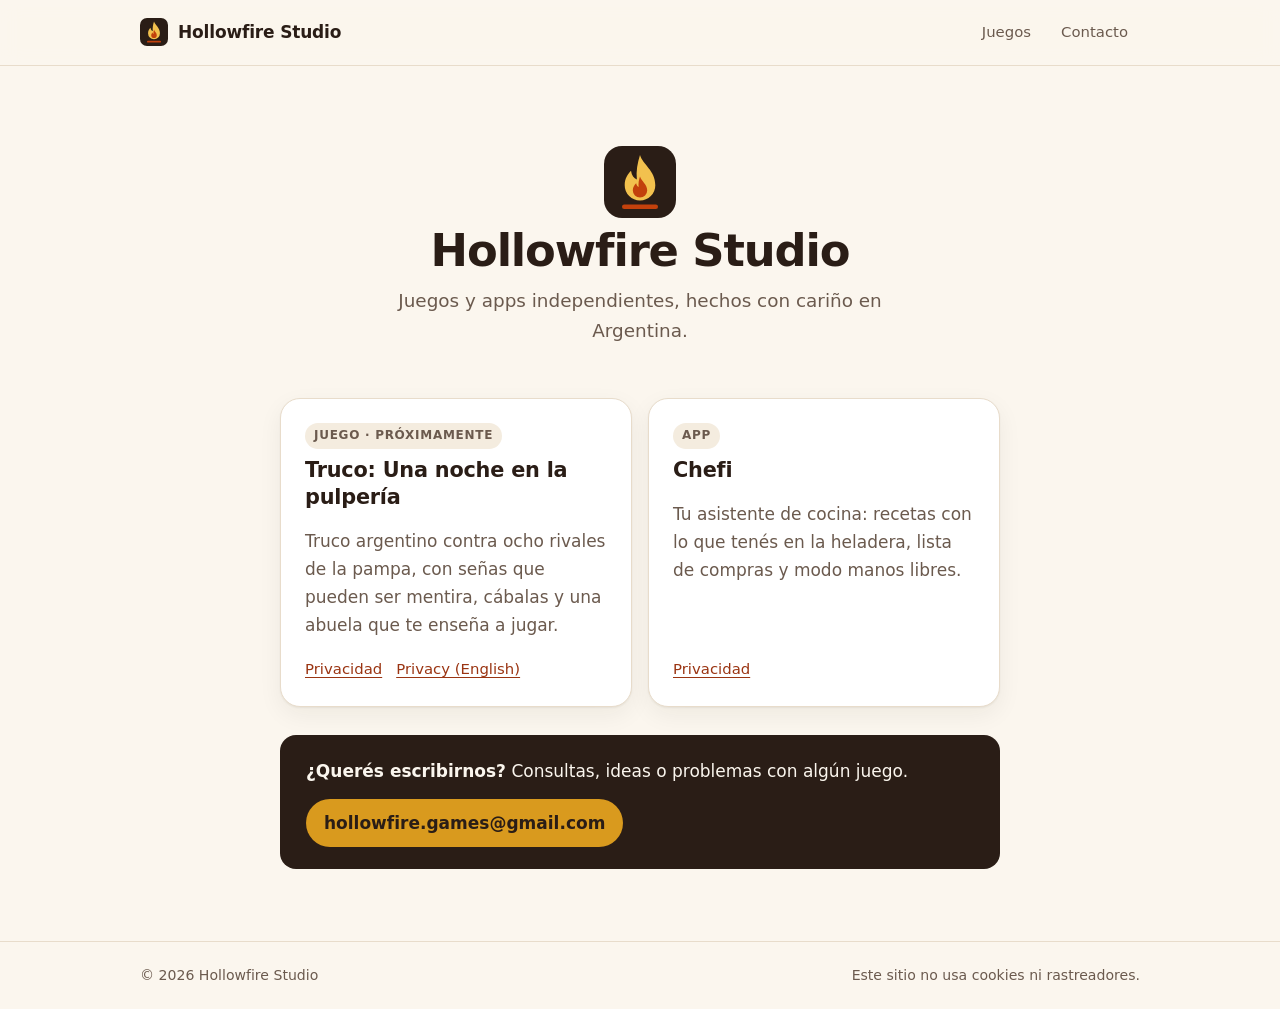
==== index.html @ 04c707eb "Sitio del estudio con las políticas de privacidad de Truco y Chefi" ====
<!doctype html>
<html lang="es">
<head>
<meta charset="utf-8">
<meta name="viewport" content="width=device-width, initial-scale=1">
<meta http-equiv="Content-Security-Policy" content="default-src 'none'; style-src 'self'; img-src 'self'; base-uri 'none'; form-action 'none'">
<meta name="referrer" content="no-referrer">
<meta name="description" content="Hollowfire Studio: juegos y apps independientes hechos en Argentina.">
<title>Hollowfire Studio</title>
<link rel="icon" href="assets/favicon.svg" type="image/svg+xml">
<link rel="stylesheet" href="assets/site.css">
</head>
<body>
<a class="skip" href="#contenido">Saltar al contenido</a>

<header class="site-header">
  <div class="inner">
    <a class="brand" href="./" aria-current="page">
      <svg viewBox="0 0 32 32" aria-hidden="true"><rect width="32" height="32" rx="8" fill="#2a1d16"/><path d="M16 4c1.2 4.2 6.8 6.9 6.8 13.4A6.8 6.8 0 0 1 16 24.2a6.8 6.8 0 0 1-6.8-6.8c0-3 1.4-4.9 2.8-6.4.3 2.1 1.3 3.4 2.6 3.9C14.2 11.3 14.9 7.4 16 4z" fill="#f2c14e"/><path d="M16 13.5c.6 2.1 3.2 3.4 3.2 6.2a3.2 3.2 0 0 1-6.4 0c0-1.5.8-2.5 1.5-3.2.2 1 .6 1.5 1.1 1.7-.2-1.6.1-3.3.6-4.7z" fill="#c2410c"/><rect x="8" y="26" width="16" height="2" rx="1" fill="#c2410c"/></svg>
      Hollowfire Studio
    </a>
    <nav class="site-nav" aria-label="Principal">
      <a href="#juegos">Juegos</a>
      <a href="#contacto">Contacto</a>
    </nav>
  </div>
</header>

<main id="contenido">
  <div class="hero">
    <svg class="logo" viewBox="0 0 32 32" aria-hidden="true"><rect width="32" height="32" rx="8" fill="#2a1d16"/><path d="M16 4c1.2 4.2 6.8 6.9 6.8 13.4A6.8 6.8 0 0 1 16 24.2a6.8 6.8 0 0 1-6.8-6.8c0-3 1.4-4.9 2.8-6.4.3 2.1 1.3 3.4 2.6 3.9C14.2 11.3 14.9 7.4 16 4z" fill="#f2c14e"/><path d="M16 13.5c.6 2.1 3.2 3.4 3.2 6.2a3.2 3.2 0 0 1-6.4 0c0-1.5.8-2.5 1.5-3.2.2 1 .6 1.5 1.1 1.7-.2-1.6.1-3.3.6-4.7z" fill="#c2410c"/><rect x="8" y="26" width="16" height="2" rx="1" fill="#c2410c"/></svg>
    <h1>Hollowfire Studio</h1>
    <p class="lead">Juegos y apps independientes, hechos con cariño en Argentina.</p>
  </div>

  <section class="games" id="juegos" aria-label="Juegos y apps">
    <article class="game">
      <span class="badge">Juego · Próximamente</span>
      <h2>Truco: Una noche en la pulpería</h2>
      <p>Truco argentino contra ocho rivales de la pampa, con señas que pueden ser mentira, cábalas y una abuela que te enseña a jugar.</p>
      <div class="links">
        <a href="truco/privacidad.html">Privacidad</a>
        <a href="truco/privacy.html" hreflang="en" lang="en">Privacy (English)</a>
      </div>
    </article>
    <article class="game">
      <span class="badge">App</span>
      <h2>Chefi</h2>
      <p>Tu asistente de cocina: recetas con lo que tenés en la heladera, lista de compras y modo manos libres.</p>
      <div class="links">
        <a href="chefi/privacidad.html">Privacidad</a>
      </div>
    </article>
  </section>

  <div class="contact" id="contacto">
    <p><strong>¿Querés escribirnos?</strong> Consultas, ideas o problemas con algún juego.</p>
    <a class="button" href="mailto:hollowfire.games@gmail.com">hollowfire.games@gmail.com</a>
  </div>
</main>

<footer class="site-footer">
  <div class="inner">
    <span>© 2026 Hollowfire Studio</span>
    <span>Este sitio no usa cookies ni rastreadores.</span>
  </div>
</footer>
</body>
</html>
---- assets/site.css ----
/* Hollowfire Studio — estilos del sitio. Sin fuentes ni recursos externos. */

:root {
  --bg: #fbf6ee;
  --bg-soft: #f4ecdf;
  --card: #ffffff;
  --ink: #2a1d16;
  --ink-soft: #6b5a4e;
  --line: #e8dccb;
  --accent: #c2410c;
  --accent-ink: #9a3412;
  --accent-soft: #fde8d8;
  --gold: #d99a1e;
  --ok: #3f7a3a;
  --ok-soft: #e3f1e0;
  --shadow: 0 1px 2px rgba(42, 29, 22, .06), 0 8px 24px rgba(42, 29, 22, .06);
  --radius: 16px;
  --max: 760px;
  color-scheme: light;
}

@media (prefers-color-scheme: dark) {
  :root {
    --bg: #15100d;
    --bg-soft: #1d1612;
    --card: #211915;
    --ink: #f3e9dc;
    --ink-soft: #b9a798;
    --line: #34281f;
    --accent: #fb8c4a;
    --accent-ink: #fdba8c;
    --accent-soft: #3a2116;
    --gold: #f2c14e;
    --ok: #8fd18a;
    --ok-soft: #1f2e1d;
    --shadow: 0 1px 2px rgba(0, 0, 0, .3), 0 10px 30px rgba(0, 0, 0, .35);
    color-scheme: dark;
  }
}

*, *::before, *::after { box-sizing: border-box; }

html { -webkit-text-size-adjust: 100%; }

body {
  overflow-x: hidden;
  margin: 0;
  background: var(--bg);
  color: var(--ink);
  font: 17px/1.65 ui-sans-serif, system-ui, -apple-system, "Segoe UI", Roboto, "Helvetica Neue", Arial, sans-serif;
  -webkit-font-smoothing: antialiased;
}

a { color: var(--accent-ink); text-underline-offset: 3px; }
a:hover { color: var(--accent); }
:focus-visible { outline: 3px solid var(--gold); outline-offset: 3px; border-radius: 6px; }

.skip {
  position: absolute; left: -999px; top: 8px;
  background: var(--card); padding: 8px 14px; border-radius: 8px; z-index: 10;
}
.skip:focus { left: 16px; }

/* ── Encabezado ─────────────────────────────────────────── */

.site-header {
  position: sticky; top: 0; z-index: 5;
  background: color-mix(in srgb, var(--bg) 86%, transparent);
  backdrop-filter: saturate(1.4) blur(10px);
  -webkit-backdrop-filter: saturate(1.4) blur(10px);
  border-bottom: 1px solid var(--line);
}
.site-header .inner {
  max-width: 1040px; margin: 0 auto; padding: 14px 20px;
  display: flex; align-items: center; justify-content: space-between; gap: 16px;
}
.brand {
  display: inline-flex; align-items: center; gap: 10px;
  color: var(--ink); text-decoration: none; font-weight: 700; letter-spacing: -.01em;
}
.brand svg { width: 28px; height: 28px; flex: none; }
.site-nav { display: flex; gap: 6px; flex-wrap: wrap; }
.site-nav a {
  color: var(--ink-soft); text-decoration: none; font-size: .93rem;
  padding: 6px 12px; border-radius: 999px;
}
.site-nav a:hover, .site-nav a[aria-current="page"] { background: var(--bg-soft); color: var(--ink); }

/* ── Contenido ─────────────────────────────────────────── */

main { max-width: var(--max); margin: 0 auto; padding: 40px 20px 72px; }

.eyebrow {
  display: inline-block; font-size: .8rem; font-weight: 700; letter-spacing: .08em; text-transform: uppercase;
  color: var(--accent-ink); background: var(--accent-soft); padding: 4px 10px; border-radius: 999px;
}

h1 {
  overflow-wrap: break-word;
  font-size: clamp(2rem, 5vw, 2.8rem); line-height: 1.12; letter-spacing: -.025em;
  margin: 14px 0 10px;
}
h2 { font-size: 1.3rem; line-height: 1.3; letter-spacing: -.01em; margin: 0 0 8px; }
h3 { font-size: 1.05rem; margin: 0 0 4px; }

.lead { font-size: 1.15rem; color: var(--ink-soft); margin: 0 0 6px; }
.meta { font-size: .92rem; color: var(--ink-soft); display: flex; flex-wrap: wrap; gap: 6px 16px; margin-top: 14px; }

.lang-switch {
  display: inline-flex; border: 1px solid var(--line); border-radius: 999px; overflow: hidden; font-size: .88rem;
}
.lang-switch a, .lang-switch span { padding: 4px 12px; text-decoration: none; color: var(--ink-soft); }
.lang-switch span { background: var(--ink); color: var(--bg); font-weight: 600; }

/* Resumen: tarjetitas con íconos */
.summary {
  display: grid; grid-template-columns: repeat(auto-fit, minmax(160px, 1fr)); gap: 12px;
  margin: 32px 0 8px; padding: 0; list-style: none;
}
.summary li {
  background: var(--card); border: 1px solid var(--line); border-radius: 14px; padding: 16px;
  box-shadow: var(--shadow);
}
.summary svg { width: 26px; height: 26px; color: var(--ok); display: block; margin-bottom: 8px; }
.summary strong { display: block; font-size: .98rem; }
.summary span { font-size: .88rem; color: var(--ink-soft); }

.note {
  margin: 28px 0; padding: 18px 20px; border-radius: var(--radius);
  background: var(--ok-soft); border: 1px solid color-mix(in srgb, var(--ok) 25%, transparent);
}
.note p { margin: 0; }

.section {
  background: var(--card); border: 1px solid var(--line); border-radius: var(--radius);
  padding: 24px 26px; margin: 16px 0; box-shadow: var(--shadow);
}
.section p { margin: 0 0 10px; }
.section p:last-child, .section ul:last-child { margin-bottom: 0; }
.section ul { margin: 6px 0 10px; padding-left: 1.2em; }
.section li { margin: 4px 0; }
.section h2 { display: flex; align-items: center; gap: 10px; }
.section h2 .num {
  flex: none; width: 28px; height: 28px; border-radius: 8px; display: grid; place-items: center;
  font-size: .85rem; font-weight: 700; background: var(--accent-soft); color: var(--accent-ink);
}

kbd, .path {
  overflow-wrap: anywhere;
  font: .88em ui-monospace, SFMono-Regular, Menlo, Consolas, monospace;
  background: var(--bg-soft); border: 1px solid var(--line); border-radius: 6px; padding: 1px 6px;
}

.contact {
  display: flex; align-items: center; justify-content: space-between; flex-wrap: wrap; gap: 14px;
  margin-top: 28px; padding: 22px 26px; border-radius: var(--radius);
  background: var(--ink); color: var(--bg);
}
.contact p { margin: 0; }
.contact a.button {
  background: var(--gold); color: #2a1d16; text-decoration: none; font-weight: 700;
  padding: 10px 18px; border-radius: 999px;
}
.contact a.button:hover { filter: brightness(1.06); }

/* ── Portada del estudio ───────────────────────────────── */

.hero { text-align: center; padding: 40px 0 16px; }
.hero .logo { width: 72px; height: 72px; margin: 0 auto 6px; display: block; }
.hero h1 { margin-top: 8px; }
.hero .lead { max-width: 520px; margin: 0 auto; }

.games { display: grid; gap: 16px; margin-top: 36px; }
@media (min-width: 640px) { .games { grid-template-columns: 1fr 1fr; } }
.game {
  display: flex; flex-direction: column; gap: 8px;
  background: var(--card); border: 1px solid var(--line); border-radius: 20px; padding: 24px;
  box-shadow: var(--shadow);
}
.game .badge {
  align-self: flex-start; font-size: .75rem; font-weight: 700; letter-spacing: .06em; text-transform: uppercase;
  padding: 3px 9px; border-radius: 999px; background: var(--bg-soft); color: var(--ink-soft);
}
.game p { margin: 0; color: var(--ink-soft); }
.game .links { margin-top: auto; padding-top: 10px; display: flex; gap: 14px; flex-wrap: wrap; font-size: .93rem; }

/* ── Pie ───────────────────────────────────────────────── */

.site-footer {
  border-top: 1px solid var(--line); color: var(--ink-soft); font-size: .88rem;
}
.site-footer .inner {
  max-width: 1040px; margin: 0 auto; padding: 22px 20px;
  display: flex; justify-content: space-between; flex-wrap: wrap; gap: 10px;
}
.site-footer a { color: var(--ink-soft); }

@media (max-width: 520px) {
  body { font-size: 16px; }
  .section { padding: 20px; }
  .site-header .inner { padding: 12px 16px; }
}

@media print {
  .site-header, .site-footer, .skip, .contact a.button { display: none; }
  .section, .summary li { box-shadow: none; break-inside: avoid; }
  body { background: #fff; color: #000; }
}
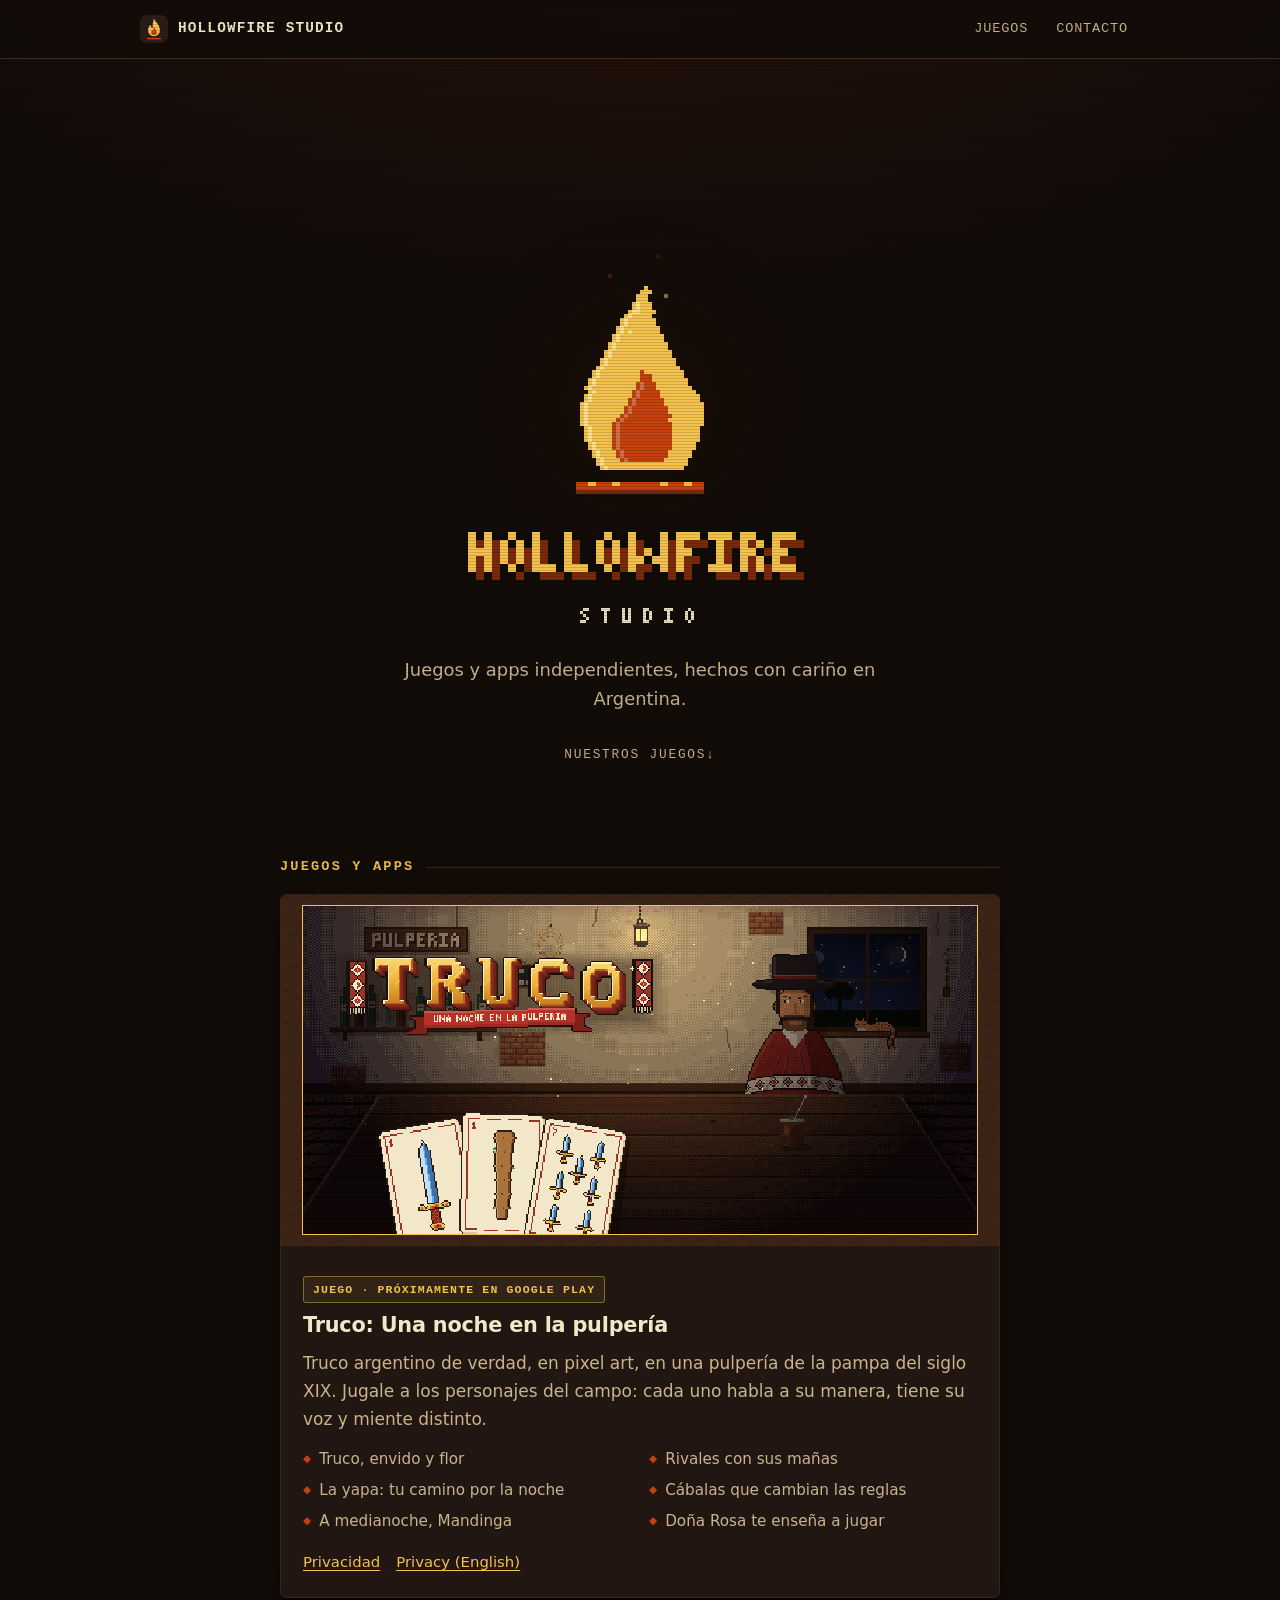
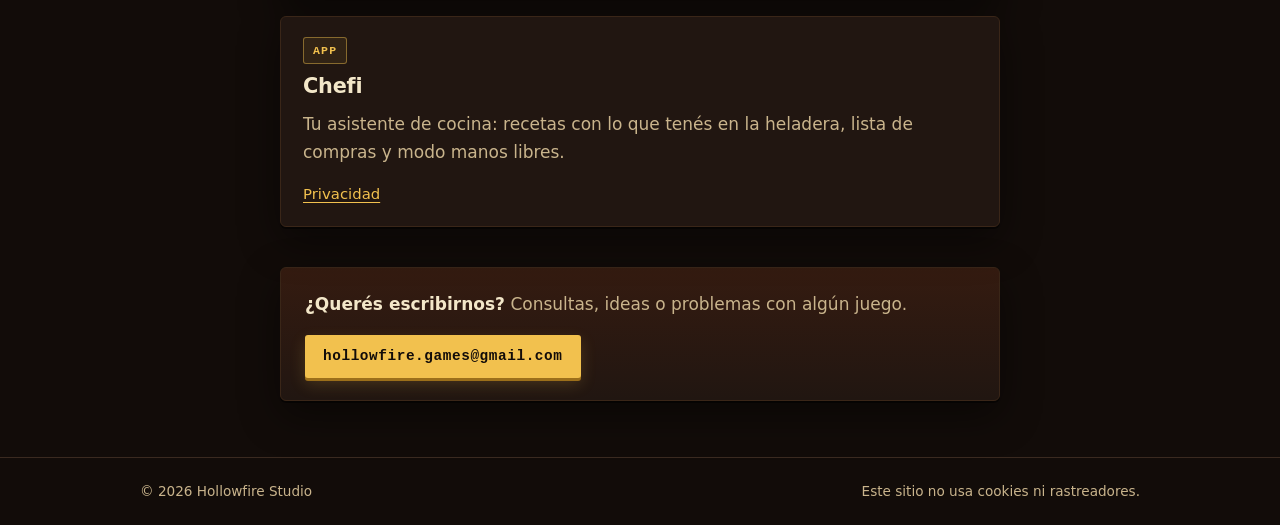
==== commit 5fa8221a: "Sitio con la estética de la presentación del estudio: portada oscura con la llama pixel que se encie" ====
--- a/index.html
+++ b/index.html
@@ -6,6 +6,7 @@
 <meta http-equiv="Content-Security-Policy" content="default-src 'none'; style-src 'self'; img-src 'self'; base-uri 'none'; form-action 'none'">
 <meta name="referrer" content="no-referrer">
 <meta name="description" content="Hollowfire Studio: juegos y apps independientes hechos en Argentina.">
+<meta name="theme-color" content="#120c09">
 <title>Hollowfire Studio</title>
 <link rel="icon" href="assets/favicon.svg" type="image/svg+xml">
 <link rel="stylesheet" href="assets/site.css">
@@ -28,19 +29,39 @@
 
 <main id="contenido">
   <div class="hero">
-    <svg class="logo" viewBox="0 0 32 32" aria-hidden="true"><rect width="32" height="32" rx="8" fill="#2a1d16"/><path d="M16 4c1.2 4.2 6.8 6.9 6.8 13.4A6.8 6.8 0 0 1 16 24.2a6.8 6.8 0 0 1-6.8-6.8c0-3 1.4-4.9 2.8-6.4.3 2.1 1.3 3.4 2.6 3.9C14.2 11.3 14.9 7.4 16 4z" fill="#f2c14e"/><path d="M16 13.5c.6 2.1 3.2 3.4 3.2 6.2a3.2 3.2 0 0 1-6.4 0c0-1.5.8-2.5 1.5-3.2.2 1 .6 1.5 1.1 1.7-.2-1.6.1-3.3.6-4.7z" fill="#c2410c"/><rect x="8" y="26" width="16" height="2" rx="1" fill="#c2410c"/></svg>
-    <h1>Hollowfire Studio</h1>
+    <div class="flame" aria-hidden="true">
+      <span class="ignite"></span>
+      <span class="loop"></span>
+      <i></i><i></i><i></i><i></i><i></i><i></i>
+    </div>
+    <h1 class="wordmark">
+      <img class="title" src="assets/title.png" alt="Hollowfire" width="43" height="7">
+      <img class="studio" src="assets/studio.png" alt="Studio" width="40" height="7">
+    </h1>
     <p class="lead">Juegos y apps independientes, hechos con cariño en Argentina.</p>
+    <a class="scroll" href="#juegos">Nuestros juegos</a>
   </div>
 
-  <section class="games" id="juegos" aria-label="Juegos y apps">
-    <article class="game">
-      <span class="badge">Juego · Próximamente</span>
-      <h2>Truco: Una noche en la pulpería</h2>
-      <p>Truco argentino contra ocho rivales de la pampa, con señas que pueden ser mentira, cábalas y una abuela que te enseña a jugar.</p>
-      <div class="links">
-        <a href="truco/privacidad.html">Privacidad</a>
-        <a href="truco/privacy.html" hreflang="en" lang="en">Privacy (English)</a>
+  <h2 class="section-title" id="juegos">Juegos y apps</h2>
+  <section class="games" aria-label="Juegos y apps">
+    <article class="game featured">
+      <img class="art" src="assets/truco.png" alt="Truco: Una noche en la pulpería. Un gaucho sentado a la mesa de una pulpería, con cartas españolas." width="1024" height="500">
+      <div class="body">
+        <span class="badge">Juego · Próximamente en Google Play</span>
+        <h2>Truco: Una noche en la pulpería</h2>
+        <p>Truco argentino de verdad, en pixel art, en una pulpería de la pampa del siglo XIX. Jugale a los personajes del campo: cada uno habla a su manera, tiene su voz y miente distinto.</p>
+        <ul class="features">
+          <li>Truco, envido y flor</li>
+          <li>Rivales con sus mañas</li>
+          <li>La yapa: tu camino por la noche</li>
+          <li>Cábalas que cambian las reglas</li>
+          <li>A medianoche, Mandinga</li>
+          <li>Doña Rosa te enseña a jugar</li>
+        </ul>
+        <div class="links">
+          <a href="truco/privacidad.html">Privacidad</a>
+          <a href="truco/privacy.html" hreflang="en" lang="en">Privacy (English)</a>
+        </div>
       </div>
     </article>
     <article class="game">
--- a/assets/site.css
+++ b/assets/site.css
@@ -1,208 +1,301 @@
-/* Hollowfire Studio — estilos del sitio. Sin fuentes ni recursos externos. */
+/* Hollowfire Studio — estilos del sitio. Sin fuentes ni recursos externos,
+   sin JavaScript: las animaciones son de CSS. La estética es la de la
+   presentación del estudio en el juego: fondo oscuro, la llama en pixel art,
+   brasas, dorado y un toque de tele vieja. */
 
 :root {
-  --bg: #fbf6ee;
-  --bg-soft: #f4ecdf;
-  --card: #ffffff;
-  --ink: #2a1d16;
-  --ink-soft: #6b5a4e;
-  --line: #e8dccb;
-  --accent: #c2410c;
-  --accent-ink: #9a3412;
-  --accent-soft: #fde8d8;
-  --gold: #d99a1e;
-  --ok: #3f7a3a;
-  --ok-soft: #e3f1e0;
-  --shadow: 0 1px 2px rgba(42, 29, 22, .06), 0 8px 24px rgba(42, 29, 22, .06);
-  --radius: 16px;
+  --bg: #120c09;
+  --bg-soft: #1a120d;
+  --card: #211611;
+  --card-edge: #3a2618;
+  --ink: #f3e7c9;
+  --ink-soft: #c9b48c;
+  --line: #3a2a20;
+  --gold: #f2c14e;
+  --gold-light: #ffe08a;
+  --ember: #c2410c;
+  --ember-dark: #7a2a0a;
+  --ok: #8fd18a;
+  --ok-soft: #1f2e1d;
+  --shadow: 0 2px 0 rgba(0, 0, 0, .5), 0 14px 40px rgba(0, 0, 0, .45);
+  --radius: 6px;
   --max: 760px;
-  color-scheme: light;
-}
-
-@media (prefers-color-scheme: dark) {
-  :root {
-    --bg: #15100d;
-    --bg-soft: #1d1612;
-    --card: #211915;
-    --ink: #f3e9dc;
-    --ink-soft: #b9a798;
-    --line: #34281f;
-    --accent: #fb8c4a;
-    --accent-ink: #fdba8c;
-    --accent-soft: #3a2116;
-    --gold: #f2c14e;
-    --ok: #8fd18a;
-    --ok-soft: #1f2e1d;
-    --shadow: 0 1px 2px rgba(0, 0, 0, .3), 0 10px 30px rgba(0, 0, 0, .35);
-    color-scheme: dark;
-  }
+  --pixel: ui-monospace, "Cascadia Mono", "SFMono-Regular", Menlo, Consolas, monospace;
+  color-scheme: dark;
 }
 
 *, *::before, *::after { box-sizing: border-box; }
 
-html { -webkit-text-size-adjust: 100%; }
+html { -webkit-text-size-adjust: 100%; background: var(--bg); overflow-x: hidden; }
 
 body {
   overflow-x: hidden;
   margin: 0;
-  background: var(--bg);
+  background:
+    radial-gradient(1200px 700px at 50% -10%, rgba(194, 65, 12, .16), transparent 70%),
+    var(--bg);
   color: var(--ink);
   font: 17px/1.65 ui-sans-serif, system-ui, -apple-system, "Segoe UI", Roboto, "Helvetica Neue", Arial, sans-serif;
   -webkit-font-smoothing: antialiased;
 }
 
-a { color: var(--accent-ink); text-underline-offset: 3px; }
-a:hover { color: var(--accent); }
-:focus-visible { outline: 3px solid var(--gold); outline-offset: 3px; border-radius: 6px; }
+/* Las líneas de la tele vieja, muy suaves, sobre todo el sitio. */
+body::after {
+  content: "";
+  position: fixed; inset: 0; z-index: 50;
+  pointer-events: none;
+  background: repeating-linear-gradient(to bottom, rgba(0, 0, 0, .14) 0 1px, transparent 1px 3px);
+  mix-blend-mode: multiply;
+}
+
+a { color: var(--gold); text-underline-offset: 3px; }
+a:hover { color: var(--gold-light); }
+:focus-visible { outline: 3px solid var(--gold); outline-offset: 3px; border-radius: 4px; }
 
 .skip {
   position: absolute; left: -999px; top: 8px;
-  background: var(--card); padding: 8px 14px; border-radius: 8px; z-index: 10;
+  background: var(--card); color: var(--ink); padding: 8px 14px; border-radius: 4px; z-index: 60;
 }
 .skip:focus { left: 16px; }
 
 /* ── Encabezado ─────────────────────────────────────────── */
 
 .site-header {
-  position: sticky; top: 0; z-index: 5;
-  background: color-mix(in srgb, var(--bg) 86%, transparent);
-  backdrop-filter: saturate(1.4) blur(10px);
-  -webkit-backdrop-filter: saturate(1.4) blur(10px);
+  position: sticky; top: 0; z-index: 20;
+  background: rgba(18, 12, 9, .82);
+  backdrop-filter: blur(10px);
+  -webkit-backdrop-filter: blur(10px);
   border-bottom: 1px solid var(--line);
 }
 .site-header .inner {
-  max-width: 1040px; margin: 0 auto; padding: 14px 20px;
+  max-width: 1040px; margin: 0 auto; padding: 12px 20px;
   display: flex; align-items: center; justify-content: space-between; gap: 16px;
 }
 .brand {
   display: inline-flex; align-items: center; gap: 10px;
-  color: var(--ink); text-decoration: none; font-weight: 700; letter-spacing: -.01em;
-}
+  color: var(--ink); text-decoration: none; font-family: var(--pixel); font-weight: 700;
+  letter-spacing: .08em; text-transform: uppercase; font-size: .9rem;
+}
+.brand:hover { color: var(--gold); }
 .brand svg { width: 28px; height: 28px; flex: none; }
-.site-nav { display: flex; gap: 6px; flex-wrap: wrap; }
+.site-nav { display: flex; gap: 4px; flex-wrap: wrap; }
 .site-nav a {
-  color: var(--ink-soft); text-decoration: none; font-size: .93rem;
-  padding: 6px 12px; border-radius: 999px;
-}
-.site-nav a:hover, .site-nav a[aria-current="page"] { background: var(--bg-soft); color: var(--ink); }
+  color: var(--ink-soft); text-decoration: none; font-family: var(--pixel); font-size: .85rem;
+  letter-spacing: .06em; text-transform: uppercase; padding: 6px 12px; border-radius: 4px;
+}
+.site-nav a:hover, .site-nav a[aria-current="page"] { background: var(--card); color: var(--gold); }
 
 /* ── Contenido ─────────────────────────────────────────── */
 
-main { max-width: var(--max); margin: 0 auto; padding: 40px 20px 72px; }
+main { max-width: var(--max); margin: 0 auto; padding: 32px 20px 56px; }
+
+h1, h2, h3 { line-height: 1.25; letter-spacing: -.01em; }
+h1 { font-size: clamp(1.8rem, 4.5vw, 2.5rem); margin: 6px 0 10px; }
+h2 { font-size: 1.3rem; margin: 0 0 10px; color: var(--ink); }
 
 .eyebrow {
-  display: inline-block; font-size: .8rem; font-weight: 700; letter-spacing: .08em; text-transform: uppercase;
-  color: var(--accent-ink); background: var(--accent-soft); padding: 4px 10px; border-radius: 999px;
-}
-
-h1 {
-  overflow-wrap: break-word;
-  font-size: clamp(2rem, 5vw, 2.8rem); line-height: 1.12; letter-spacing: -.025em;
-  margin: 14px 0 10px;
-}
-h2 { font-size: 1.3rem; line-height: 1.3; letter-spacing: -.01em; margin: 0 0 8px; }
-h3 { font-size: 1.05rem; margin: 0 0 4px; }
-
-.lead { font-size: 1.15rem; color: var(--ink-soft); margin: 0 0 6px; }
-.meta { font-size: .92rem; color: var(--ink-soft); display: flex; flex-wrap: wrap; gap: 6px 16px; margin-top: 14px; }
+  display: inline-block; font-family: var(--pixel); font-size: .78rem; font-weight: 700;
+  letter-spacing: .12em; text-transform: uppercase; color: #fb8c4a;
+  background: rgba(194, 65, 12, .14); border: 1px solid rgba(194, 65, 12, .4);
+  padding: 4px 10px; border-radius: 3px;
+}
+.lead { font-size: 1.12rem; color: var(--ink-soft); margin: 0 0 6px; }
+.meta { font-size: .9rem; color: var(--ink-soft); display: flex; flex-wrap: wrap; gap: 6px 16px; margin-top: 14px; }
 
 .lang-switch {
-  display: inline-flex; border: 1px solid var(--line); border-radius: 999px; overflow: hidden; font-size: .88rem;
+  display: inline-flex; margin-top: 14px; border: 1px solid var(--line); border-radius: 4px;
+  overflow: hidden; font-family: var(--pixel); font-size: .85rem;
 }
 .lang-switch a, .lang-switch span { padding: 4px 12px; text-decoration: none; color: var(--ink-soft); }
-.lang-switch span { background: var(--ink); color: var(--bg); font-weight: 600; }
-
-/* Resumen: tarjetitas con íconos */
+.lang-switch span { background: var(--gold); color: var(--bg); font-weight: 700; }
+
+/* Resumen: tarjetitas con íconos. */
 .summary {
-  display: grid; grid-template-columns: repeat(auto-fit, minmax(160px, 1fr)); gap: 12px;
-  margin: 32px 0 8px; padding: 0; list-style: none;
+  list-style: none; padding: 0; margin: 26px 0 0;
+  display: grid; gap: 12px; grid-template-columns: repeat(auto-fit, minmax(160px, 1fr));
 }
 .summary li {
-  background: var(--card); border: 1px solid var(--line); border-radius: 14px; padding: 16px;
-  box-shadow: var(--shadow);
+  background: var(--card); border: 1px solid var(--card-edge); border-radius: var(--radius);
+  padding: 14px 16px; box-shadow: var(--shadow);
 }
 .summary svg { width: 26px; height: 26px; color: var(--ok); display: block; margin-bottom: 8px; }
 .summary strong { display: block; font-size: .98rem; }
 .summary span { font-size: .88rem; color: var(--ink-soft); }
 
 .note {
-  margin: 28px 0; padding: 18px 20px; border-radius: var(--radius);
-  background: var(--ok-soft); border: 1px solid color-mix(in srgb, var(--ok) 25%, transparent);
+  margin: 22px 0 0; padding: 14px 18px; border-left: 3px solid var(--gold);
+  background: var(--card); border-radius: 0 var(--radius) var(--radius) 0; color: var(--ink-soft);
 }
 .note p { margin: 0; }
 
 .section {
-  background: var(--card); border: 1px solid var(--line); border-radius: var(--radius);
-  padding: 24px 26px; margin: 16px 0; box-shadow: var(--shadow);
-}
-.section p { margin: 0 0 10px; }
+  margin-top: 18px; padding: 20px 22px; background: var(--card);
+  border: 1px solid var(--card-edge); border-radius: var(--radius); box-shadow: var(--shadow);
+}
+.section p { margin: 0 0 10px; color: var(--ink-soft); }
 .section p:last-child, .section ul:last-child { margin-bottom: 0; }
-.section ul { margin: 6px 0 10px; padding-left: 1.2em; }
+.section ul { margin: 6px 0 10px; padding-left: 1.2em; color: var(--ink-soft); }
 .section li { margin: 4px 0; }
 .section h2 { display: flex; align-items: center; gap: 10px; }
 .section h2 .num {
-  flex: none; width: 28px; height: 28px; border-radius: 8px; display: grid; place-items: center;
-  font-size: .85rem; font-weight: 700; background: var(--accent-soft); color: var(--accent-ink);
-}
-
-kbd, .path {
-  overflow-wrap: anywhere;
-  font: .88em ui-monospace, SFMono-Regular, Menlo, Consolas, monospace;
-  background: var(--bg-soft); border: 1px solid var(--line); border-radius: 6px; padding: 1px 6px;
-}
+  flex: none; display: inline-grid; place-items: center; width: 28px; height: 28px;
+  font-family: var(--pixel); font-size: .85rem; color: var(--bg); background: var(--gold); border-radius: 3px;
+}
+.section code, .path { font-family: var(--pixel); font-size: .9em; color: var(--gold); }
 
 .contact {
-  display: flex; align-items: center; justify-content: space-between; flex-wrap: wrap; gap: 14px;
-  margin-top: 28px; padding: 22px 26px; border-radius: var(--radius);
-  background: var(--ink); color: var(--bg);
-}
-.contact p { margin: 0; }
-.contact a.button {
-  background: var(--gold); color: #2a1d16; text-decoration: none; font-weight: 700;
-  padding: 10px 18px; border-radius: 999px;
-}
-.contact a.button:hover { filter: brightness(1.06); }
-
-/* ── Portada del estudio ───────────────────────────────── */
-
-.hero { text-align: center; padding: 40px 0 16px; }
-.hero .logo { width: 72px; height: 72px; margin: 0 auto 6px; display: block; }
-.hero h1 { margin-top: 8px; }
-.hero .lead { max-width: 520px; margin: 0 auto; }
-
-.games { display: grid; gap: 16px; margin-top: 36px; }
-@media (min-width: 640px) { .games { grid-template-columns: 1fr 1fr; } }
+  margin-top: 40px; padding: 22px 24px; display: flex; align-items: center; justify-content: space-between;
+  gap: 16px 24px; flex-wrap: wrap;
+  background: linear-gradient(180deg, rgba(194, 65, 12, .12), transparent), var(--card);
+  border: 1px solid var(--card-edge); border-radius: var(--radius); box-shadow: var(--shadow);
+}
+.contact p { margin: 0; color: var(--ink-soft); }
+.contact strong { color: var(--ink); }
+.contact a.button, .button {
+  display: inline-block; text-decoration: none; font-family: var(--pixel); font-weight: 700; font-size: .9rem;
+  letter-spacing: .04em; color: var(--bg); background: var(--gold); padding: 10px 18px; border-radius: 3px;
+  box-shadow: 0 3px 0 #9c6f1a, 0 6px 16px rgba(242, 193, 78, .18);
+  transition: transform .08s, box-shadow .08s;
+}
+.contact a.button:hover, .button:hover { color: var(--bg); background: var(--gold-light); }
+.contact a.button:active, .button:active { transform: translateY(3px); box-shadow: 0 0 0 #9c6f1a; }
+
+/* ── Portada del estudio: la llama que se enciende ─────── */
+
+.hero {
+  position: relative; text-align: center;
+  min-height: min(86vh, 760px); padding: 24px 0 40px;
+  display: flex; flex-direction: column; align-items: center; justify-content: center;
+}
+/* El resplandor de la llama, que late despacio. */
+.hero::before {
+  content: ""; position: absolute; left: 50%; top: 34%; width: 640px; height: 640px;
+  transform: translate(-50%, -50%); z-index: -1; border-radius: 50%;
+  background: radial-gradient(closest-side, rgba(194, 65, 12, .32), rgba(194, 65, 12, .08) 60%, transparent);
+  animation: glow 3.2s ease-in-out infinite, fade-in 1.2s ease-out both;
+}
+.flame {
+  --s: 4;
+  position: relative; width: calc(108px * var(--s)); height: calc(92px * var(--s));
+}
+.flame span {
+  position: absolute; inset: 0; background-repeat: no-repeat; image-rendering: pixelated;
+}
+/* Primero se enciende (8 cuadros), después titila para siempre (24 cuadros). */
+.flame .ignite {
+  background-image: url("flame_ignite.png");
+  background-size: calc(108px * 8 * var(--s)) 100%;
+  animation: ignite .6s steps(8) both, hide 0s .6s both;
+}
+.flame .loop {
+  background-image: url("flame_loop.png");
+  background-size: calc(108px * 24 * var(--s)) 100%;
+  animation: flicker 2s steps(24) .6s infinite, show 0s .6s both;
+}
+/* Chispas que suben y se apagan. */
+.flame i {
+  position: absolute; left: 50%; top: 30%; width: calc(1px * var(--s)); height: calc(1px * var(--s));
+  background: var(--gold-light); opacity: 0;
+  animation: spark 2.4s linear infinite;
+}
+.flame i:nth-of-type(2) { margin-left: calc(-6px * var(--s)); animation-delay: 1s; background: var(--gold); }
+.flame i:nth-of-type(3) { margin-left: calc(5px * var(--s)); animation-delay: 1.6s; }
+.flame i:nth-of-type(4) { margin-left: calc(-2px * var(--s)); animation-delay: 2.2s; background: var(--ember); }
+.flame i:nth-of-type(5) { margin-left: calc(9px * var(--s)); animation-delay: 2.9s; background: var(--gold); }
+.flame i:nth-of-type(6) { margin-left: calc(-10px * var(--s)); animation-delay: 3.4s; background: var(--ember); }
+
+.wordmark { margin: 2px 0 0; line-height: 0; }
+.wordmark img { display: block; margin: 0 auto; image-rendering: pixelated; }
+.wordmark .title { width: calc(43px * 8); height: calc(7px * 8); animation: rise .5s ease-out .7s both; }
+.wordmark .studio { width: calc(40px * 3); height: calc(7px * 3); margin-top: 20px; animation: rise .5s ease-out .95s both; }
+.hero .lead { max-width: 520px; margin: 26px auto 0; animation: rise .6s ease-out 1.2s both; }
+.hero .scroll {
+  margin-top: 30px; font-family: var(--pixel); font-size: .8rem; letter-spacing: .14em; text-transform: uppercase;
+  color: var(--ink-soft); text-decoration: none; animation: rise .6s ease-out 1.5s both;
+}
+.hero .scroll:hover { color: var(--gold); }
+.hero .scroll::after { content: " ↓"; display: inline-block; animation: bob 1.6s ease-in-out 2.2s infinite; }
+
+@keyframes ignite { to { background-position: calc(-108px * 8 * var(--s)) 0; } }
+@keyframes flicker { to { background-position: calc(-108px * 24 * var(--s)) 0; } }
+@keyframes hide { to { visibility: hidden; } }
+@keyframes show { from { visibility: hidden; } to { visibility: visible; } }
+@keyframes glow { 50% { transform: translate(-50%, -50%) scale(1.06); opacity: .85; } }
+@keyframes fade-in { from { opacity: 0; } }
+@keyframes rise { from { opacity: 0; transform: translateY(8px); } }
+@keyframes bob { 50% { transform: translateY(4px); } }
+@keyframes spark {
+  0% { opacity: 0; transform: translate(0, 0); }
+  8% { opacity: 1; }
+  100% { opacity: 0; transform: translate(calc(4px * var(--s)), calc(-34px * var(--s))); }
+}
+
+/* ── Juegos ────────────────────────────────────────────── */
+
+.section-title {
+  font-family: var(--pixel); font-size: .85rem; letter-spacing: .16em; text-transform: uppercase;
+  color: var(--gold); margin: 8px 0 18px; display: flex; align-items: center; gap: 12px;
+}
+.section-title::after { content: ""; flex: 1; height: 1px; background: var(--line); }
+
+.games { display: grid; gap: 18px; }
 .game {
-  display: flex; flex-direction: column; gap: 8px;
-  background: var(--card); border: 1px solid var(--line); border-radius: 20px; padding: 24px;
-  box-shadow: var(--shadow);
-}
+  position: relative; display: flex; flex-direction: column; gap: 10px;
+  background: var(--card); border: 1px solid var(--card-edge); border-radius: var(--radius);
+  padding: 20px 22px; box-shadow: var(--shadow);
+}
+.game.featured { padding: 0; overflow: hidden; }
+.game.featured .art {
+  display: block; width: 100%; height: auto; aspect-ratio: 1024 / 500; image-rendering: pixelated;
+  border-bottom: 1px solid var(--card-edge);
+}
+.game.featured .body { padding: 20px 22px 22px; display: flex; flex-direction: column; gap: 10px; }
 .game .badge {
-  align-self: flex-start; font-size: .75rem; font-weight: 700; letter-spacing: .06em; text-transform: uppercase;
-  padding: 3px 9px; border-radius: 999px; background: var(--bg-soft); color: var(--ink-soft);
-}
+  align-self: flex-start; font-family: var(--pixel); font-size: .72rem; font-weight: 700; letter-spacing: .1em;
+  text-transform: uppercase; color: var(--gold); border: 1px solid rgba(242, 193, 78, .45);
+  background: rgba(242, 193, 78, .08); padding: 3px 9px; border-radius: 3px;
+}
+.game h2 { margin: 0; }
 .game p { margin: 0; color: var(--ink-soft); }
-.game .links { margin-top: auto; padding-top: 10px; display: flex; gap: 14px; flex-wrap: wrap; font-size: .93rem; }
+.features { list-style: none; margin: 4px 0 0; padding: 0; display: grid; gap: 6px 18px; color: var(--ink-soft); font-size: .95rem; }
+@media (min-width: 560px) { .features { grid-template-columns: 1fr 1fr; } }
+.features li::before { content: "◆"; color: var(--ember); margin-right: 8px; font-size: .7em; vertical-align: 2px; }
+.game .links { margin-top: auto; padding-top: 6px; display: flex; gap: 16px; flex-wrap: wrap; font-size: .93rem; }
 
 /* ── Pie ───────────────────────────────────────────────── */
 
-.site-footer {
-  border-top: 1px solid var(--line); color: var(--ink-soft); font-size: .88rem;
-}
+.site-footer { border-top: 1px solid var(--line); color: var(--ink-soft); font-size: .85rem; }
 .site-footer .inner {
   max-width: 1040px; margin: 0 auto; padding: 22px 20px;
-  display: flex; justify-content: space-between; flex-wrap: wrap; gap: 10px;
+  display: flex; justify-content: space-between; gap: 8px 24px; flex-wrap: wrap;
 }
 .site-footer a { color: var(--ink-soft); }
+
+/* ── Celular ───────────────────────────────────────────── */
 
 @media (max-width: 520px) {
   body { font-size: 16px; }
-  .section { padding: 20px; }
-  .site-header .inner { padding: 12px 16px; }
+  .site-header .inner { padding: 10px 14px; gap: 8px; }
+  .brand { font-size: .78rem; letter-spacing: .04em; gap: 8px; white-space: nowrap; }
+  .brand svg { width: 24px; height: 24px; }
+  .site-nav { flex-wrap: nowrap; gap: 0; }
+  .site-nav a { font-size: .75rem; padding: 6px 7px; letter-spacing: .03em; }
+  main { padding: 22px 16px 44px; }
+  .flame { --s: 3; }
+  .wordmark .title { width: calc(43px * 6); height: calc(7px * 6); }
+  .wordmark .studio { width: calc(40px * 2); height: calc(7px * 2); margin-top: 14px; }
+  .hero::before { width: 420px; height: 420px; }
+  .section, .contact { padding: 18px; }
+}
+
+/* Sin animaciones para quien las tiene apagadas: la llama ya encendida y quieta. */
+@media (prefers-reduced-motion: reduce) {
+  *, *::before, *::after { animation: none !important; transition: none !important; }
+  .flame .ignite { visibility: hidden; }
+  .flame i { display: none; }
 }
 
 @media print {
-  .site-header, .site-footer, .skip, .contact a.button { display: none; }
-  .section, .summary li { box-shadow: none; break-inside: avoid; }
+  body::after, .site-header, .hero::before { display: none; }
   body { background: #fff; color: #000; }
 }
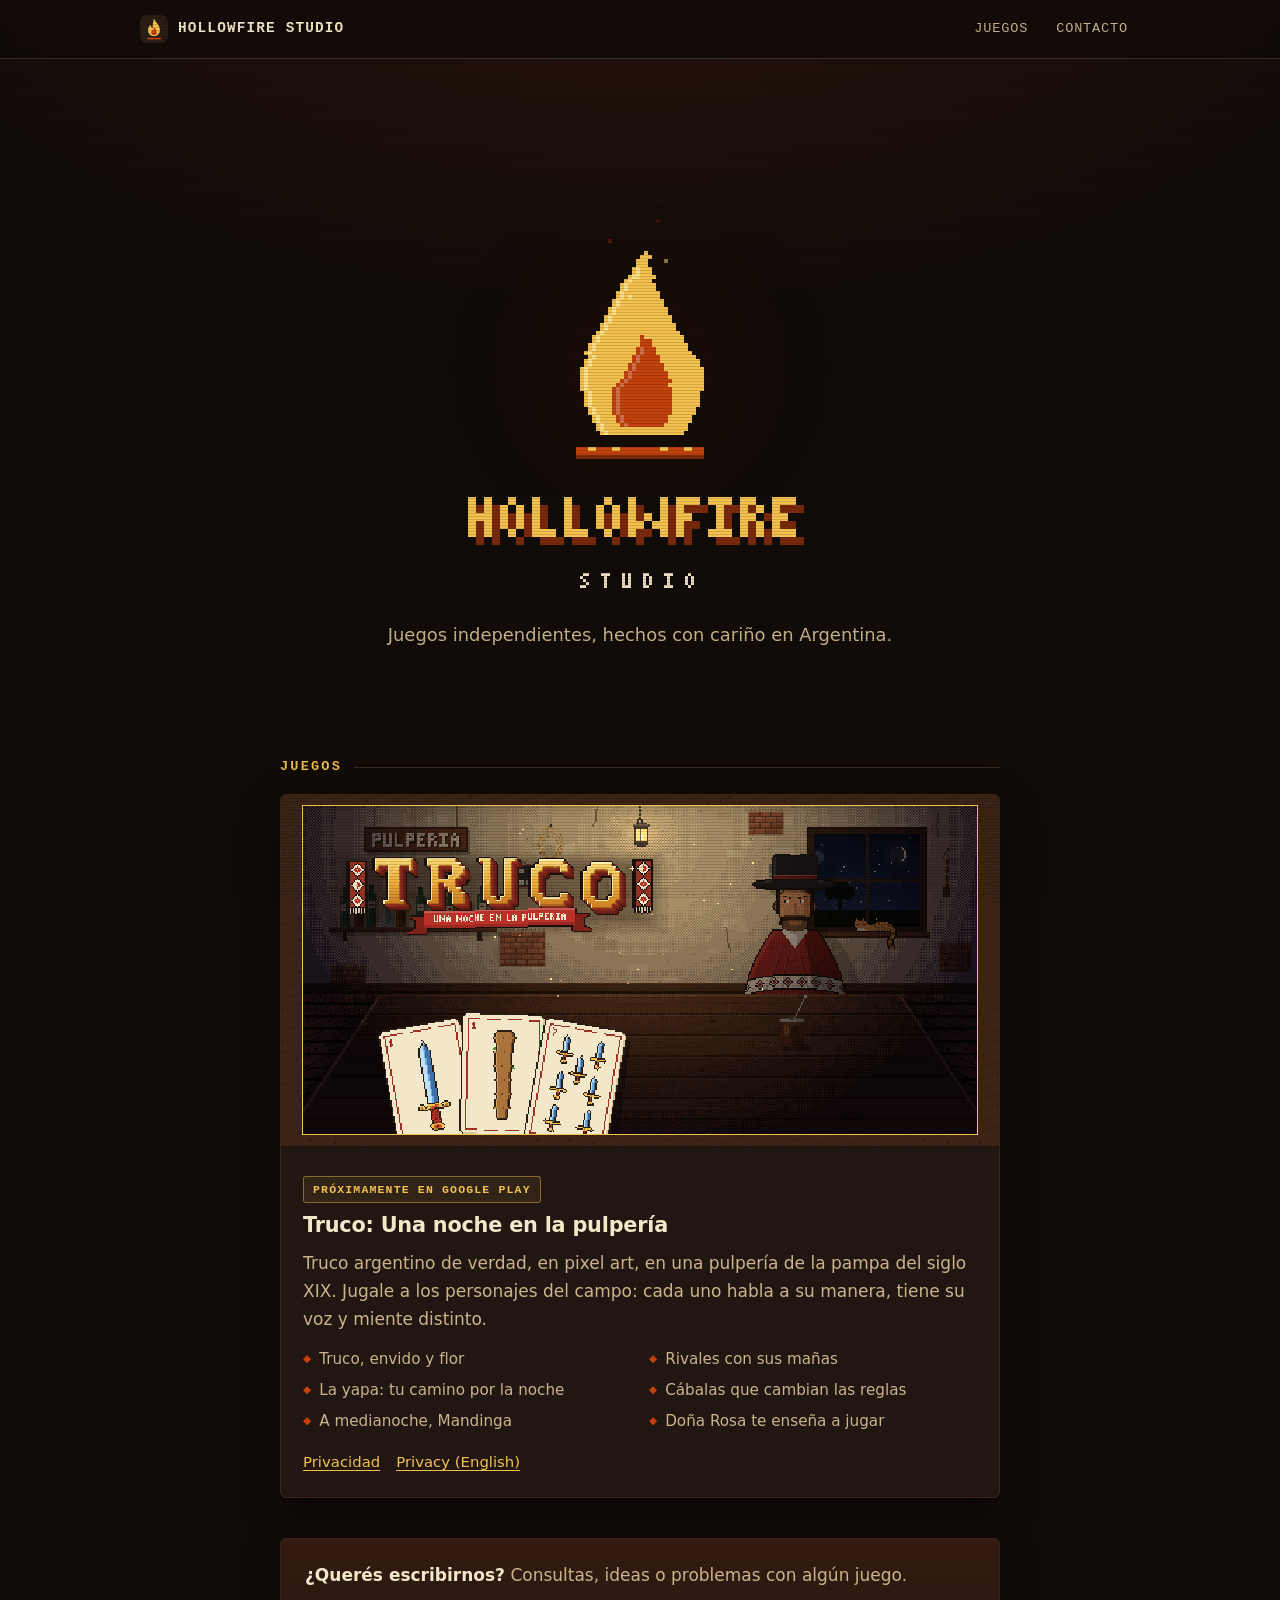
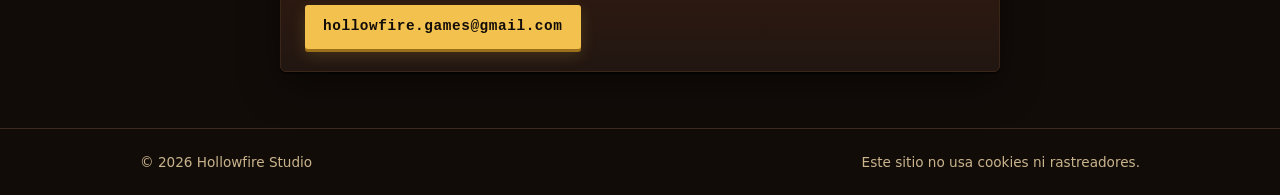
==== commit cdf73730: "Sitio: sin Chefi (solo juegos) y la portada aprovecha mejor el espacio en el celular" ====
--- a/index.html
+++ b/index.html
@@ -5,7 +5,7 @@
 <meta name="viewport" content="width=device-width, initial-scale=1">
 <meta http-equiv="Content-Security-Policy" content="default-src 'none'; style-src 'self'; img-src 'self'; base-uri 'none'; form-action 'none'">
 <meta name="referrer" content="no-referrer">
-<meta name="description" content="Hollowfire Studio: juegos y apps independientes hechos en Argentina.">
+<meta name="description" content="Hollowfire Studio: juegos independientes hechos en Argentina.">
 <meta name="theme-color" content="#120c09">
 <title>Hollowfire Studio</title>
 <link rel="icon" href="assets/favicon.svg" type="image/svg+xml">
@@ -38,16 +38,16 @@
       <img class="title" src="assets/title.png" alt="Hollowfire" width="43" height="7">
       <img class="studio" src="assets/studio.png" alt="Studio" width="40" height="7">
     </h1>
-    <p class="lead">Juegos y apps independientes, hechos con cariño en Argentina.</p>
+    <p class="lead">Juegos independientes, hechos con cariño en Argentina.</p>
     <a class="scroll" href="#juegos">Nuestros juegos</a>
   </div>
 
-  <h2 class="section-title" id="juegos">Juegos y apps</h2>
-  <section class="games" aria-label="Juegos y apps">
+  <h2 class="section-title" id="juegos">Juegos</h2>
+  <section class="games" aria-label="Juegos">
     <article class="game featured">
       <img class="art" src="assets/truco.png" alt="Truco: Una noche en la pulpería. Un gaucho sentado a la mesa de una pulpería, con cartas españolas." width="1024" height="500">
       <div class="body">
-        <span class="badge">Juego · Próximamente en Google Play</span>
+        <span class="badge">Próximamente en Google Play</span>
         <h2>Truco: Una noche en la pulpería</h2>
         <p>Truco argentino de verdad, en pixel art, en una pulpería de la pampa del siglo XIX. Jugale a los personajes del campo: cada uno habla a su manera, tiene su voz y miente distinto.</p>
         <ul class="features">
@@ -62,14 +62,6 @@
           <a href="truco/privacidad.html">Privacidad</a>
           <a href="truco/privacy.html" hreflang="en" lang="en">Privacy (English)</a>
         </div>
-      </div>
-    </article>
-    <article class="game">
-      <span class="badge">App</span>
-      <h2>Chefi</h2>
-      <p>Tu asistente de cocina: recetas con lo que tenés en la heladera, lista de compras y modo manos libres.</p>
-      <div class="links">
-        <a href="chefi/privacidad.html">Privacidad</a>
       </div>
     </article>
   </section>
--- a/assets/site.css
+++ b/assets/site.css
@@ -164,7 +164,7 @@
 
 .hero {
   position: relative; text-align: center;
-  min-height: min(86vh, 760px); padding: 24px 0 40px;
+  min-height: min(74vh, 660px); padding: 24px 0 40px;
   display: flex; flex-direction: column; align-items: center; justify-content: center;
 }
 /* El resplandor de la llama, que late despacio. */
@@ -280,12 +280,18 @@
   .brand svg { width: 24px; height: 24px; }
   .site-nav { flex-wrap: nowrap; gap: 0; }
   .site-nav a { font-size: .75rem; padding: 6px 7px; letter-spacing: .03em; }
-  main { padding: 22px 16px 44px; }
+  main { padding: 0 14px 40px; }
+  .hero { min-height: 0; padding: 30px 0 34px; }
+  .hero .lead { margin-top: 20px; }
+  .hero .scroll { display: none; }
   .flame { --s: 3; }
   .wordmark .title { width: calc(43px * 6); height: calc(7px * 6); }
   .wordmark .studio { width: calc(40px * 2); height: calc(7px * 2); margin-top: 14px; }
   .hero::before { width: 420px; height: 420px; }
   .section, .contact { padding: 18px; }
+  .section-title { margin: 0 0 14px; }
+  .game.featured .body { padding: 16px 16px 18px; }
+  .contact { margin-top: 28px; }
 }
 
 /* Sin animaciones para quien las tiene apagadas: la llama ya encendida y quieta. */
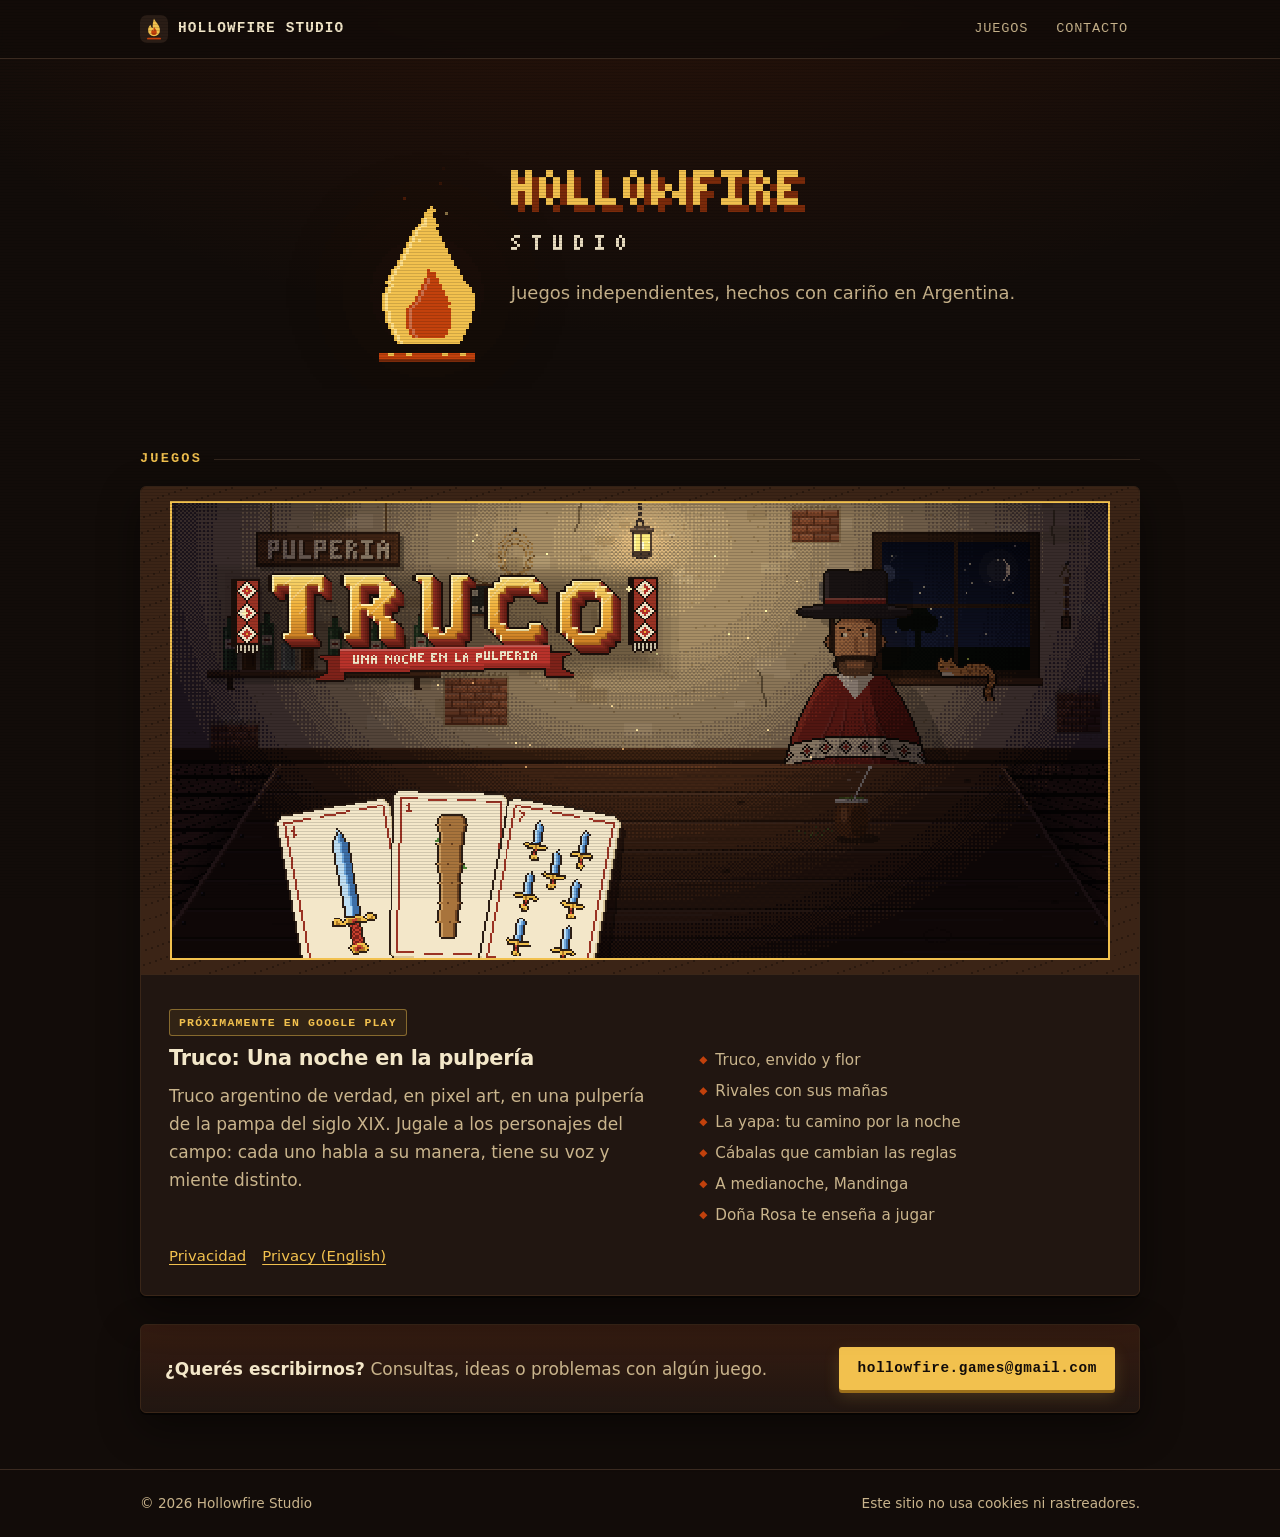
==== commit 9e9a0806: "Sitio: aprovecha el ancho (portada de costado y Truco a lo ancho en la compu) y la llama más chica, " ====
--- a/index.html
+++ b/index.html
@@ -27,19 +27,21 @@
   </div>
 </header>
 
-<main id="contenido">
+<main id="contenido" class="home">
   <div class="hero">
     <div class="flame" aria-hidden="true">
       <span class="ignite"></span>
       <span class="loop"></span>
       <i></i><i></i><i></i><i></i><i></i><i></i>
     </div>
+    <div class="hero-text">
     <h1 class="wordmark">
       <img class="title" src="assets/title.png" alt="Hollowfire" width="43" height="7">
       <img class="studio" src="assets/studio.png" alt="Studio" width="40" height="7">
     </h1>
     <p class="lead">Juegos independientes, hechos con cariño en Argentina.</p>
     <a class="scroll" href="#juegos">Nuestros juegos</a>
+    </div>
   </div>
 
   <h2 class="section-title" id="juegos">Juegos</h2>
@@ -48,8 +50,10 @@
       <img class="art" src="assets/truco.png" alt="Truco: Una noche en la pulpería. Un gaucho sentado a la mesa de una pulpería, con cartas españolas." width="1024" height="500">
       <div class="body">
         <span class="badge">Próximamente en Google Play</span>
+        <div class="about">
         <h2>Truco: Una noche en la pulpería</h2>
         <p>Truco argentino de verdad, en pixel art, en una pulpería de la pampa del siglo XIX. Jugale a los personajes del campo: cada uno habla a su manera, tiene su voz y miente distinto.</p>
+        </div>
         <ul class="features">
           <li>Truco, envido y flor</li>
           <li>Rivales con sus mañas</li>
--- a/assets/site.css
+++ b/assets/site.css
@@ -271,6 +271,32 @@
 }
 .site-footer a { color: var(--ink-soft); }
 
+/* ── Compu: la portada de costado y Truco a lo ancho ──── */
+
+.home { max-width: 1040px; }
+@media (min-width: 860px) {
+  .hero {
+    flex-direction: row; justify-content: center; align-items: center; gap: 0; text-align: left;
+    min-height: 0; padding: 64px 0 72px;
+  }
+  .hero::before { left: 36%; top: 50%; }
+  /* La imagen de la llama tiene margen para las chispas: se acerca al nombre. */
+  .flame { --s: 3; flex: none; margin: calc(-14px * var(--s)) calc(-26px * var(--s)) calc(-6px * var(--s)) 0; }
+  .hero-text { display: flex; flex-direction: column; align-items: flex-start; }
+  .wordmark img { margin: 0; }
+  .wordmark .title { width: calc(43px * 7); height: calc(7px * 7); }
+  .wordmark .studio { margin-top: 16px; }
+  .hero .lead { margin: 22px 0 0; }
+  /* Truco: la imagen entera arriba y el texto en dos columnas. */
+  .game.featured .body {
+    display: grid; grid-template-columns: 1.2fr 1fr; gap: 10px 36px; align-items: start; padding: 24px 28px 26px;
+  }
+  .game.featured .badge, .game.featured .links { grid-column: 1 / -1; justify-self: start; }
+  .game.featured .about { display: flex; flex-direction: column; gap: 10px; }
+  .features { grid-template-columns: 1fr; margin-top: 2px; }
+  .contact { margin-top: 28px; }
+}
+
 /* ── Celular ───────────────────────────────────────────── */
 
 @media (max-width: 520px) {
@@ -280,14 +306,14 @@
   .brand svg { width: 24px; height: 24px; }
   .site-nav { flex-wrap: nowrap; gap: 0; }
   .site-nav a { font-size: .75rem; padding: 6px 7px; letter-spacing: .03em; }
-  main { padding: 0 14px 40px; }
-  .hero { min-height: 0; padding: 30px 0 34px; }
+  main { padding: 0 10px 40px; }
+  .hero { min-height: 0; padding: 18px 0 26px; }
   .hero .lead { margin-top: 20px; }
   .hero .scroll { display: none; }
-  .flame { --s: 3; }
-  .wordmark .title { width: calc(43px * 6); height: calc(7px * 6); }
-  .wordmark .studio { width: calc(40px * 2); height: calc(7px * 2); margin-top: 14px; }
-  .hero::before { width: 420px; height: 420px; }
+  .flame { --s: 2; }
+  .wordmark .title { width: calc(43px * 5); height: calc(7px * 5); }
+  .wordmark .studio { width: calc(40px * 2); height: calc(7px * 2); margin-top: 12px; }
+  .hero::before { width: 360px; height: 360px; }
   .section, .contact { padding: 18px; }
   .section-title { margin: 0 0 14px; }
   .game.featured .body { padding: 16px 16px 18px; }
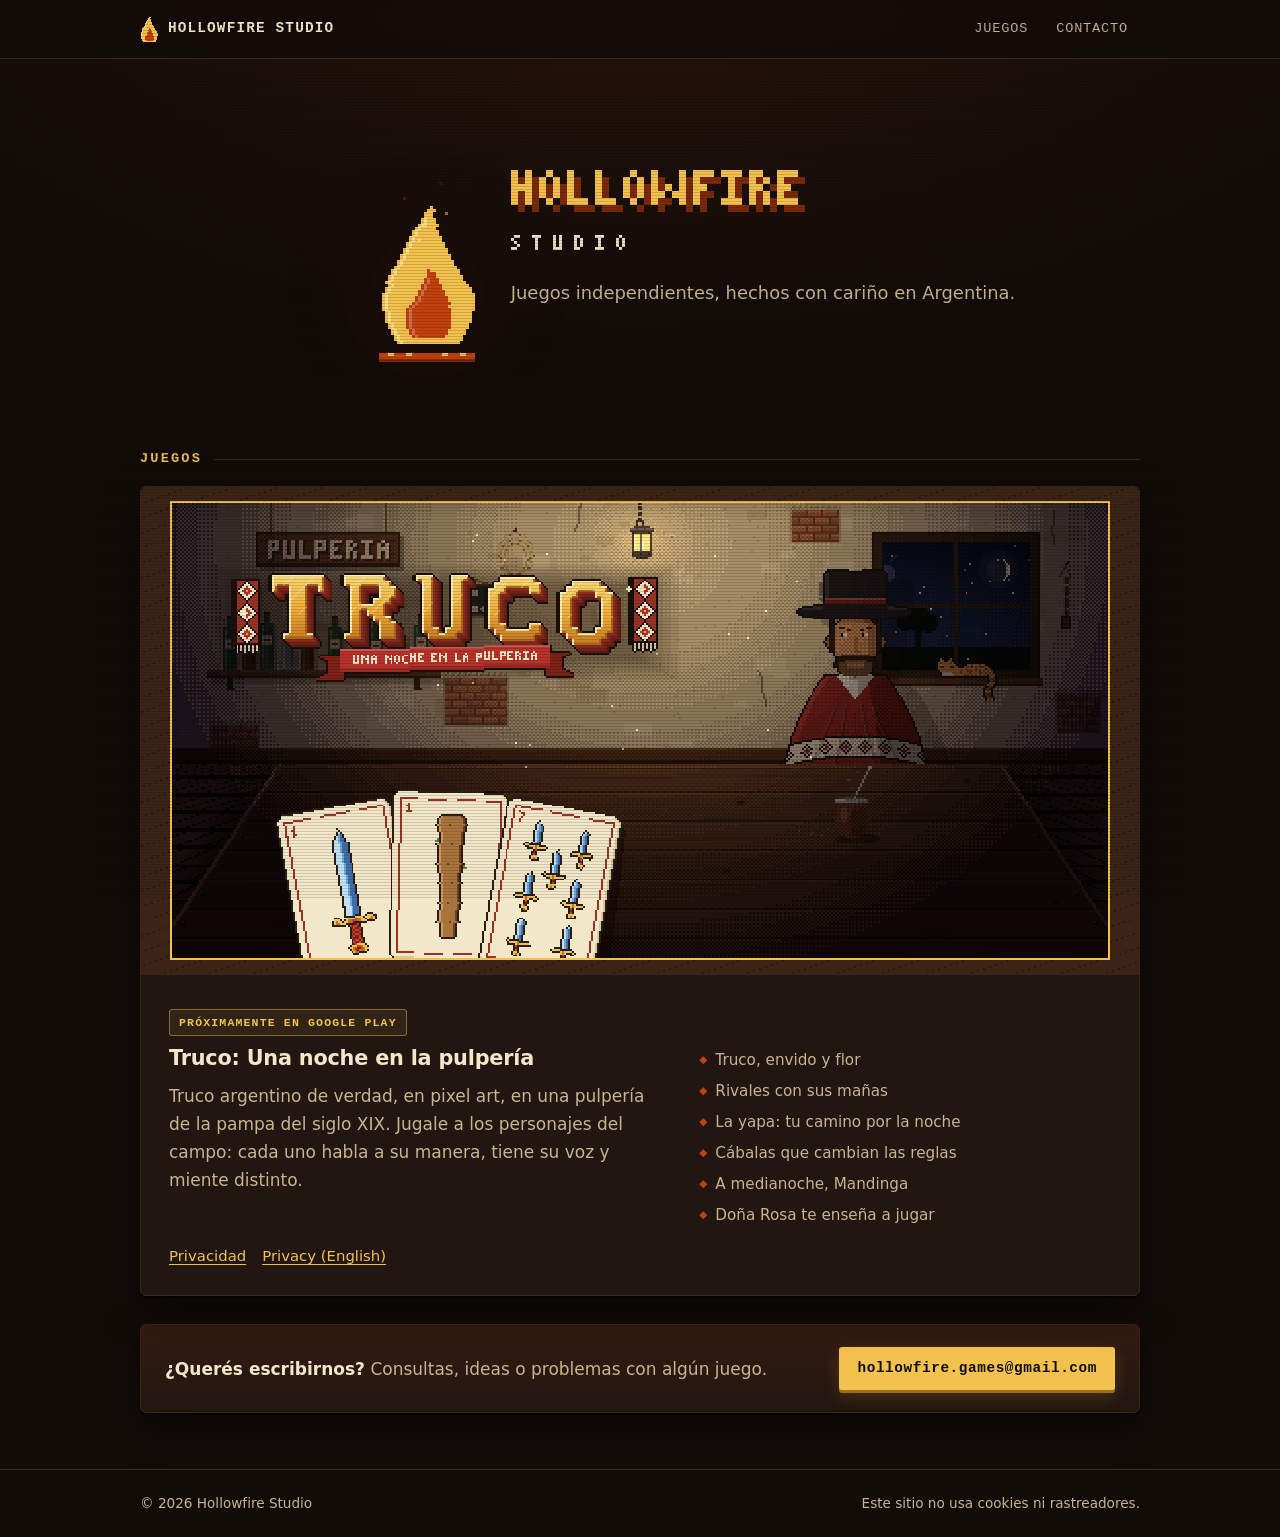
==== commit 00173faa: "Sitio: el logo del encabezado es la llama pixel titilando Co-Authored-By: Claude Opus 5.5 <noreply@a" ====
--- a/index.html
+++ b/index.html
@@ -17,7 +17,7 @@
 <header class="site-header">
   <div class="inner">
     <a class="brand" href="./" aria-current="page">
-      <svg viewBox="0 0 32 32" aria-hidden="true"><rect width="32" height="32" rx="8" fill="#2a1d16"/><path d="M16 4c1.2 4.2 6.8 6.9 6.8 13.4A6.8 6.8 0 0 1 16 24.2a6.8 6.8 0 0 1-6.8-6.8c0-3 1.4-4.9 2.8-6.4.3 2.1 1.3 3.4 2.6 3.9C14.2 11.3 14.9 7.4 16 4z" fill="#f2c14e"/><path d="M16 13.5c.6 2.1 3.2 3.4 3.2 6.2a3.2 3.2 0 0 1-6.4 0c0-1.5.8-2.5 1.5-3.2.2 1 .6 1.5 1.1 1.7-.2-1.6.1-3.3.6-4.7z" fill="#c2410c"/><rect x="8" y="26" width="16" height="2" rx="1" fill="#c2410c"/></svg>
+      <span class="brand-flame" aria-hidden="true"></span>
       Hollowfire Studio
     </a>
     <nav class="site-nav" aria-label="Principal">
--- a/assets/site.css
+++ b/assets/site.css
@@ -78,6 +78,16 @@
 }
 .brand:hover { color: var(--gold); }
 .brand svg { width: 28px; height: 28px; flex: none; }
+/* La llama del logo, chiquita, titilando como en la portada. */
+.brand-flame {
+  --k: .56; flex: none; width: calc(32px * var(--k)); height: calc(50px * var(--k));
+  background: url("flame_loop.png") no-repeat;
+  background-size: calc(2592px * var(--k)) calc(92px * var(--k));
+  background-position: calc(-38px * var(--k)) calc(-28px * var(--k));
+  image-rendering: pixelated;
+  animation: brand-flicker 2s steps(24) infinite;
+}
+@keyframes brand-flicker { to { background-position: calc((-38px - 2592px) * var(--k)) calc(-28px * var(--k)); } }
 .site-nav { display: flex; gap: 4px; flex-wrap: wrap; }
 .site-nav a {
   color: var(--ink-soft); text-decoration: none; font-family: var(--pixel); font-size: .85rem;
@@ -304,6 +314,7 @@
   .site-header .inner { padding: 10px 14px; gap: 8px; }
   .brand { font-size: .78rem; letter-spacing: .04em; gap: 8px; white-space: nowrap; }
   .brand svg { width: 24px; height: 24px; }
+  .brand-flame { --k: .5; }
   .site-nav { flex-wrap: nowrap; gap: 0; }
   .site-nav a { font-size: .75rem; padding: 6px 7px; letter-spacing: .03em; }
   main { padding: 0 10px 40px; }
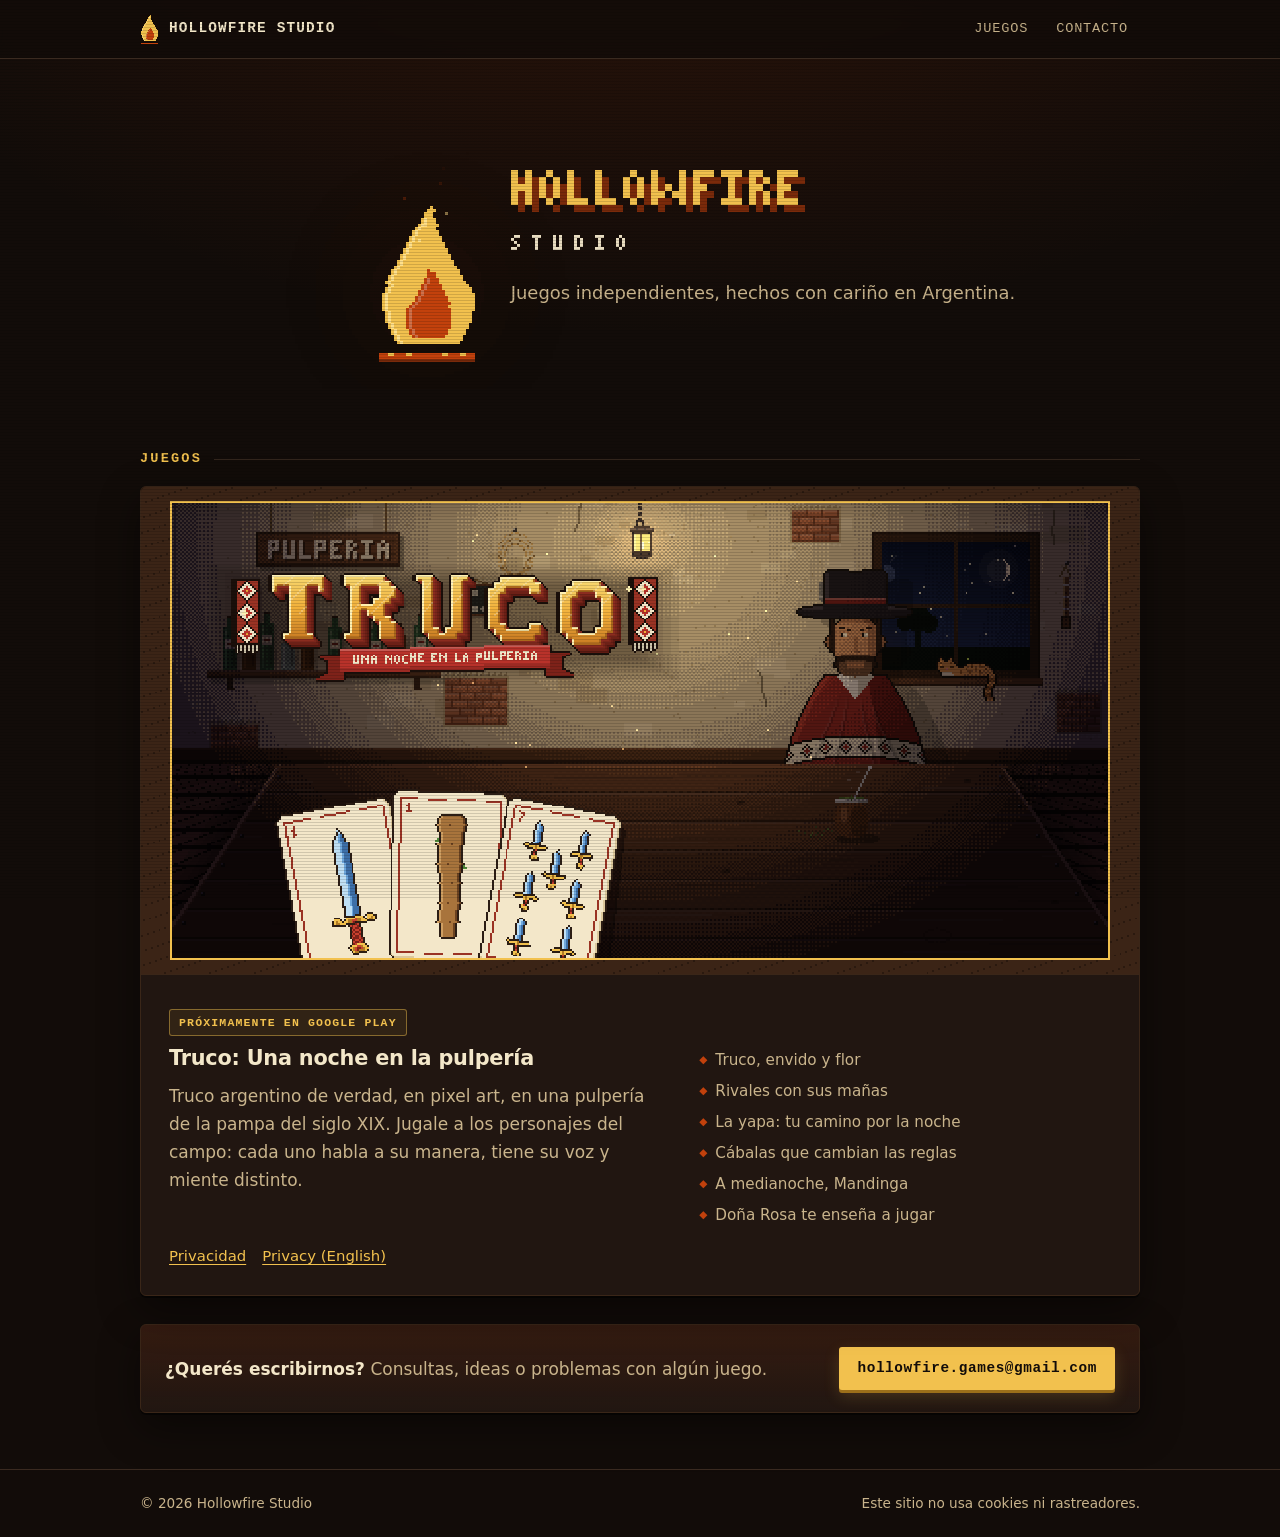
==== commit 5af2d99f: "Sitio: ícono de la pestaña con la llama pixel y la llama del encabezado entera (con su brasa) Co-Aut" ====
--- a/index.html
+++ b/index.html
@@ -8,8 +8,8 @@
 <meta name="description" content="Hollowfire Studio: juegos independientes hechos en Argentina.">
 <meta name="theme-color" content="#120c09">
 <title>Hollowfire Studio</title>
-<link rel="icon" href="assets/favicon.svg" type="image/svg+xml">
-<link rel="stylesheet" href="assets/site.css">
+<link rel="icon" href="assets/favicon.png?v=2" type="image/png">
+<link rel="stylesheet" href="assets/site.css?v=3">
 </head>
 <body>
 <a class="skip" href="#contenido">Saltar al contenido</a>
--- a/assets/site.css
+++ b/assets/site.css
@@ -80,14 +80,14 @@
 .brand svg { width: 28px; height: 28px; flex: none; }
 /* La llama del logo, chiquita, titilando como en la portada. */
 .brand-flame {
-  --k: .56; flex: none; width: calc(32px * var(--k)); height: calc(50px * var(--k));
+  --k: .56; flex: none; width: calc(34px * var(--k)); height: calc(55px * var(--k));
   background: url("flame_loop.png") no-repeat;
   background-size: calc(2592px * var(--k)) calc(92px * var(--k));
-  background-position: calc(-38px * var(--k)) calc(-28px * var(--k));
+  background-position: calc(-37px * var(--k)) calc(-29px * var(--k));
   image-rendering: pixelated;
   animation: brand-flicker 2s steps(24) infinite;
 }
-@keyframes brand-flicker { to { background-position: calc((-38px - 2592px) * var(--k)) calc(-28px * var(--k)); } }
+@keyframes brand-flicker { to { background-position: calc((-37px - 2592px) * var(--k)) calc(-29px * var(--k)); } }
 .site-nav { display: flex; gap: 4px; flex-wrap: wrap; }
 .site-nav a {
   color: var(--ink-soft); text-decoration: none; font-family: var(--pixel); font-size: .85rem;
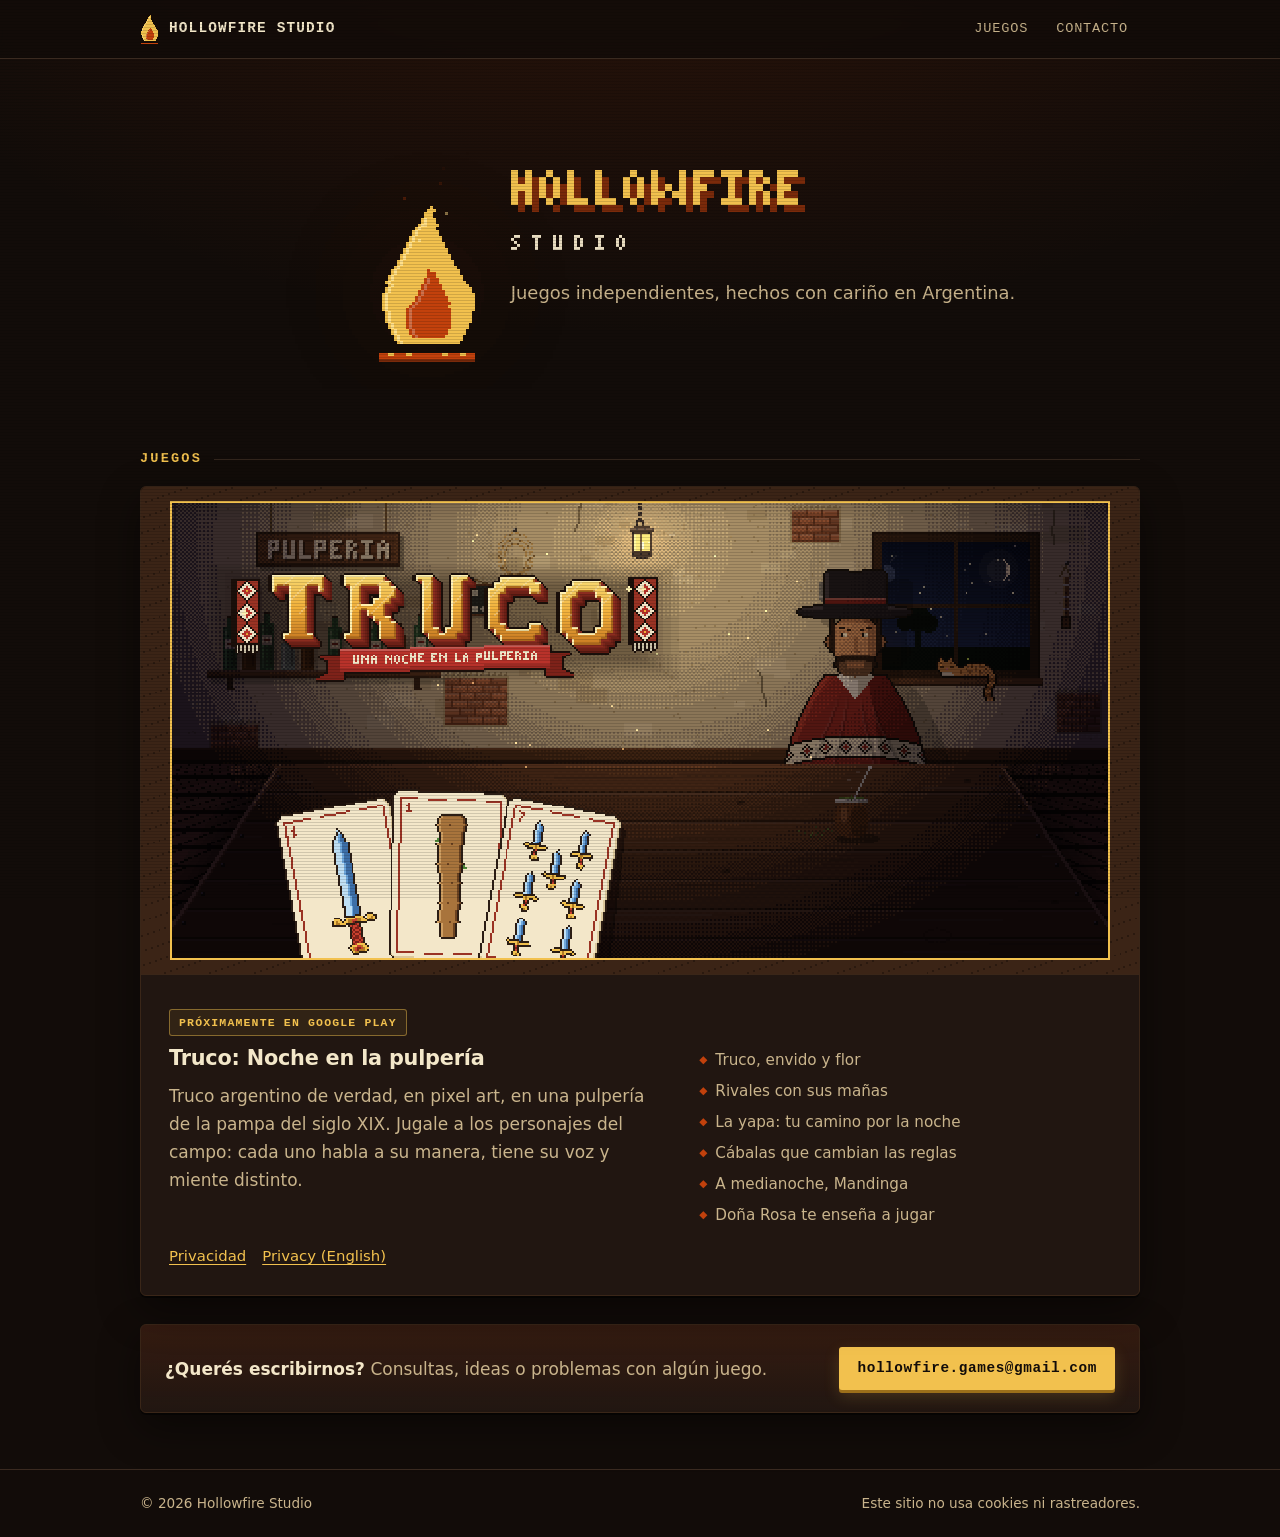
==== commit 1e78a89f: "Truco: Noche en la pulpería (nombre definitivo)" ====
--- a/index.html
+++ b/index.html
@@ -47,11 +47,11 @@
   <h2 class="section-title" id="juegos">Juegos</h2>
   <section class="games" aria-label="Juegos">
     <article class="game featured">
-      <img class="art" src="assets/truco.png" alt="Truco: Una noche en la pulpería. Un gaucho sentado a la mesa de una pulpería, con cartas españolas." width="1024" height="500">
+      <img class="art" src="assets/truco.png" alt="Truco: Noche en la pulpería. Un gaucho sentado a la mesa de una pulpería, con cartas españolas." width="1024" height="500">
       <div class="body">
         <span class="badge">Próximamente en Google Play</span>
         <div class="about">
-        <h2>Truco: Una noche en la pulpería</h2>
+        <h2>Truco: Noche en la pulpería</h2>
         <p>Truco argentino de verdad, en pixel art, en una pulpería de la pampa del siglo XIX. Jugale a los personajes del campo: cada uno habla a su manera, tiene su voz y miente distinto.</p>
         </div>
         <ul class="features">
